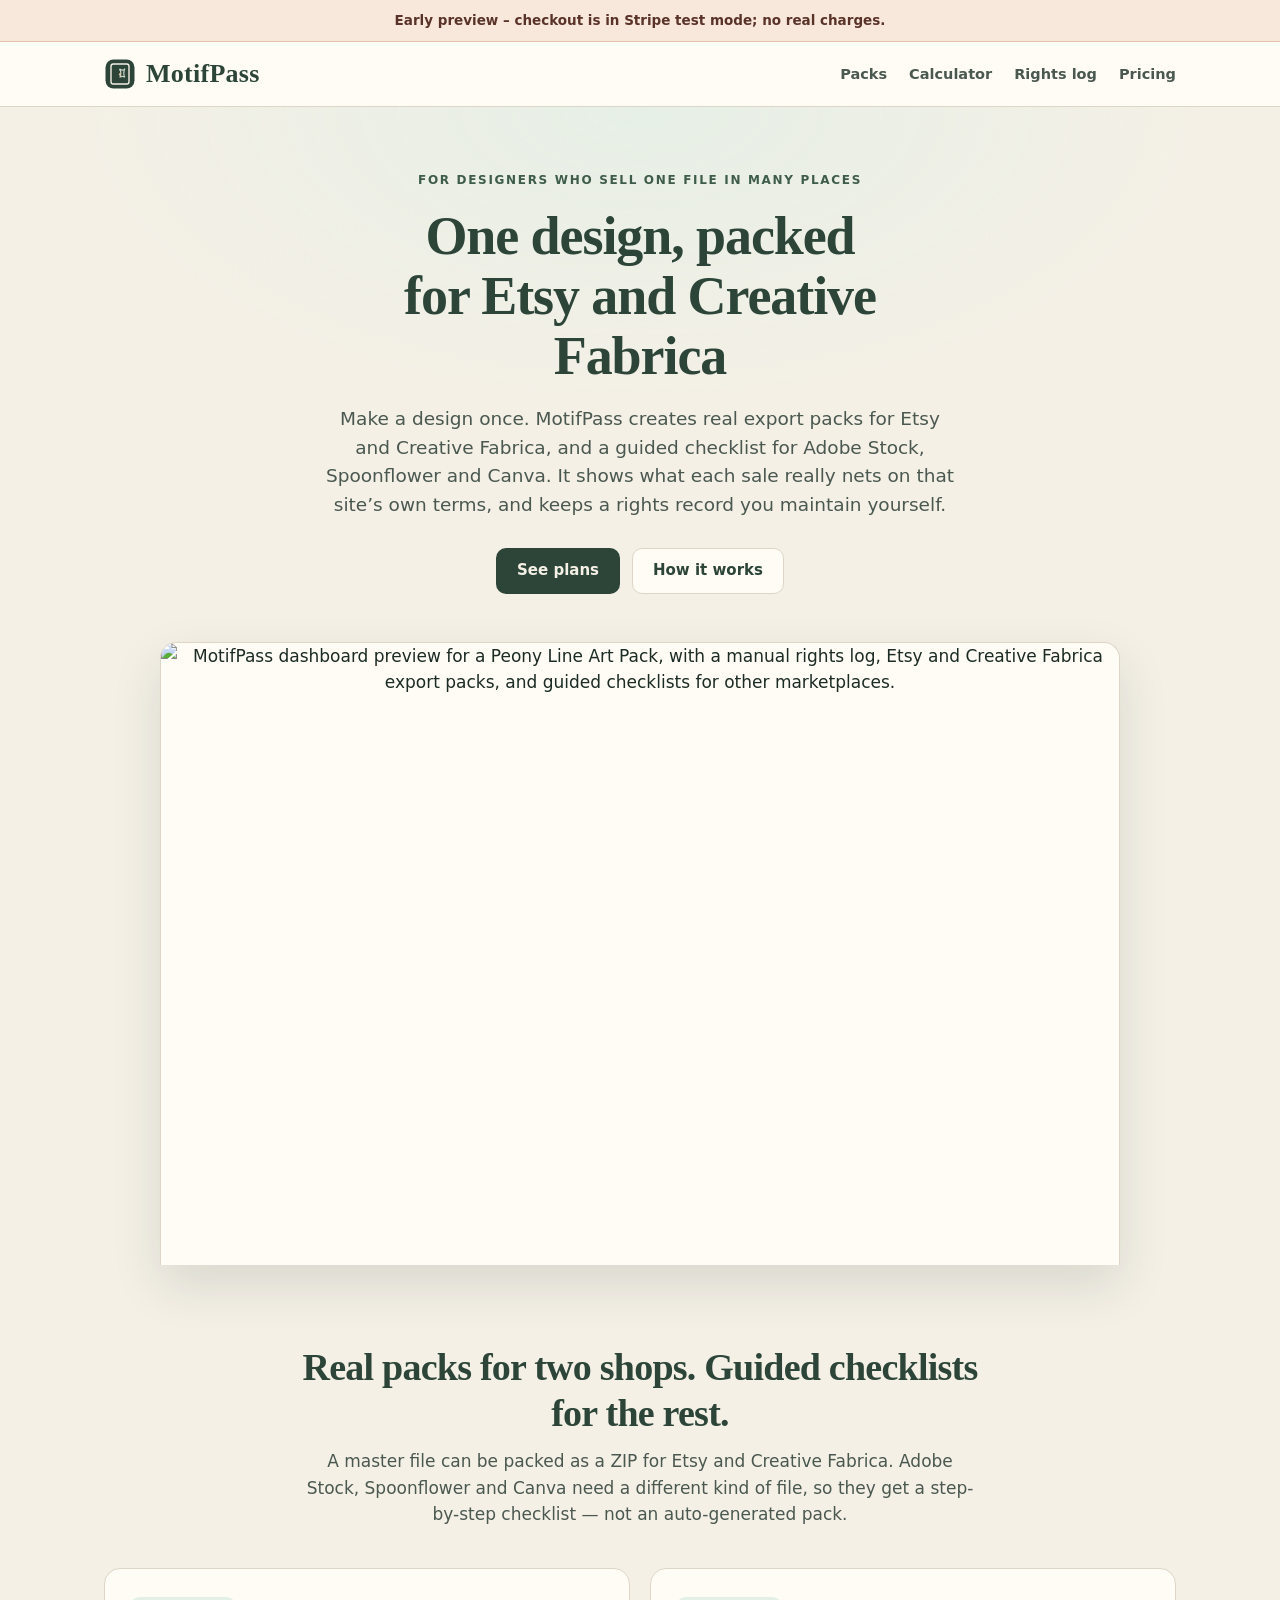
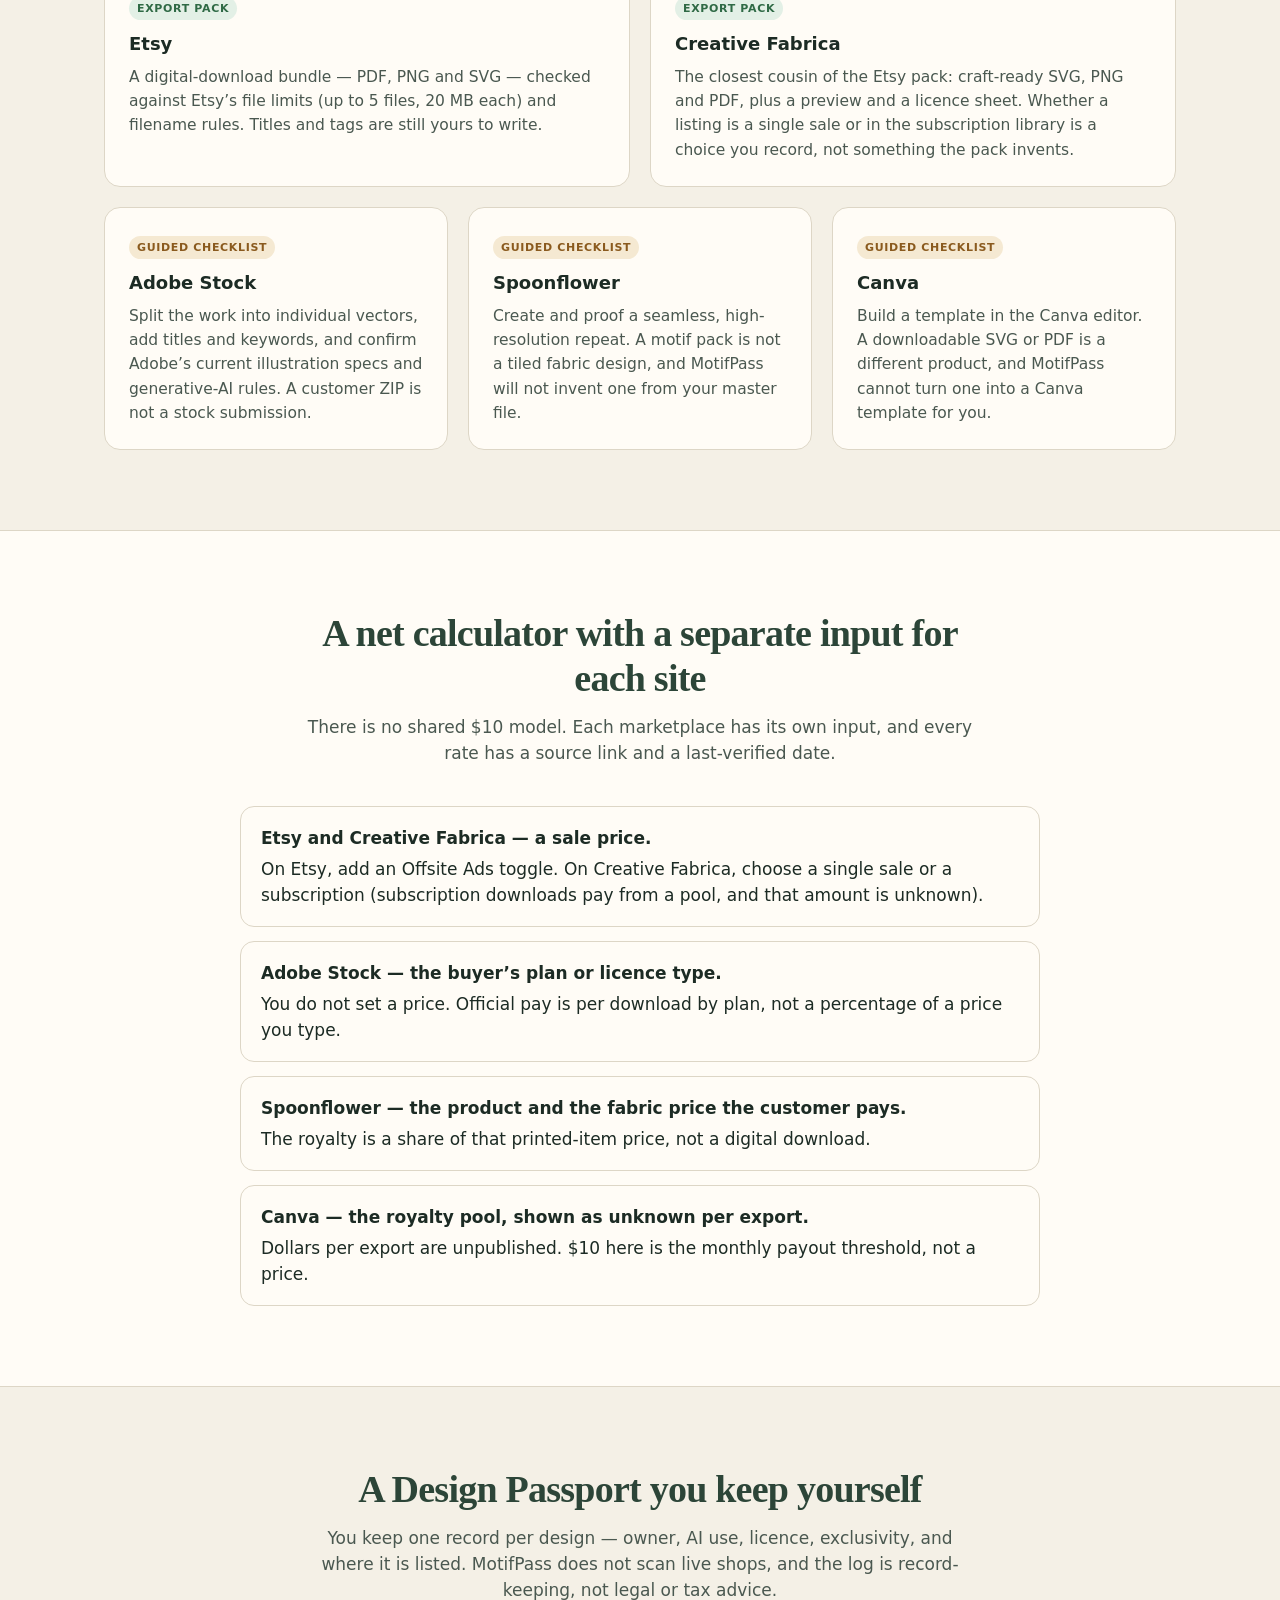
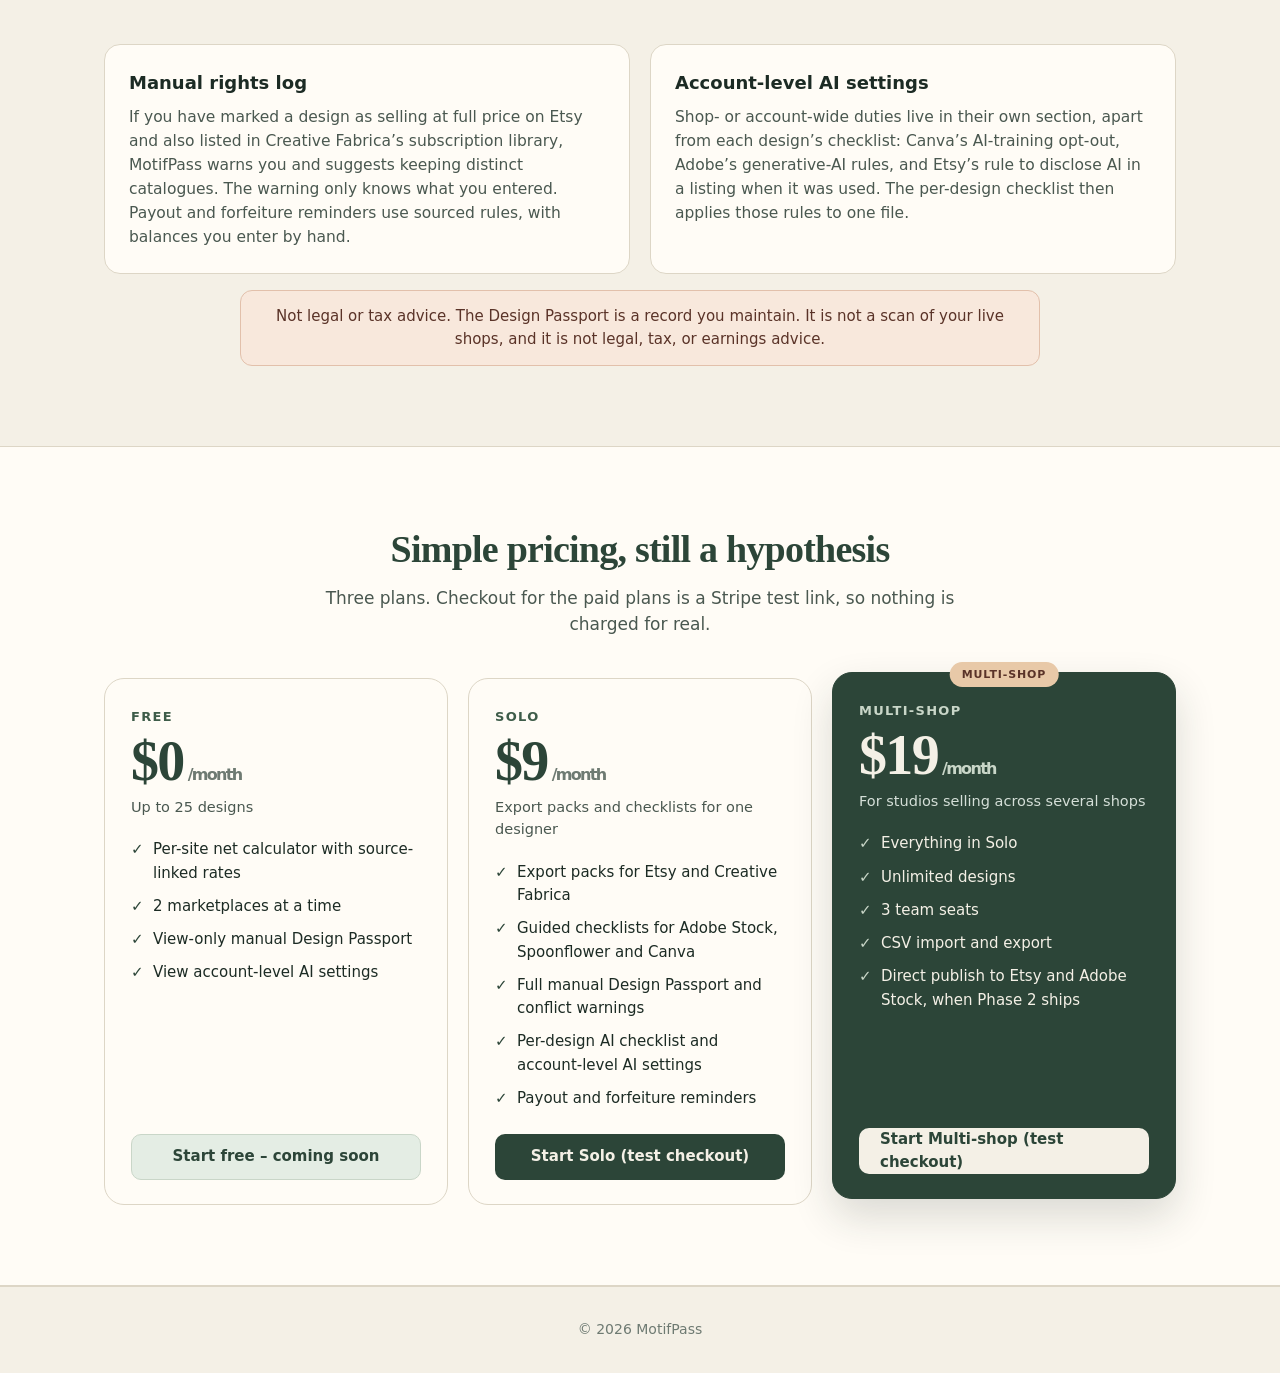
==== index.html @ 961d5109 "Add MotifPass landing page and GitHub Pages workflow" ====
<!DOCTYPE html>
<html lang="en">
<head>
  <meta charset="utf-8">
  <meta name="viewport" content="width=device-width, initial-scale=1">
  <title>MotifPass — One design, packed for Etsy and Creative Fabrica</title>
  <meta name="description" content="MotifPass creates real export packs for Etsy and Creative Fabrica, and guided checklists for Adobe Stock, Spoonflower and Canva. See what each sale really nets, and keep a rights record you maintain yourself.">
  <style>
    :root {
      --cream: #F4F0E6;
      --paper: #FFFCF6;
      --ink: #1C2B24;
      --ink-soft: #4A5850;
      --muted: #6E7A72;
      --line: #DDD6C6;
      --sage: #5C7A62;
      --sage-dark: #2C4538;
      --sage-mid: #3E5C49;
      --sage-soft: #E4EDE4;
      --forest: #1D2F27;
      --warn-bg: #F8E8DC;
      --warn: #8C3F2C;
      --warn-line: #E2C0AB;
      --ok: #2F6A45;
    }
    * { box-sizing: border-box; margin: 0; padding: 0; }
    html { scroll-behavior: smooth; }
    body {
      background: var(--cream);
      color: var(--ink);
      font-family: system-ui, -apple-system, "Segoe UI", Roboto, "Helvetica Neue", Arial, sans-serif;
      font-size: 17px;
      line-height: 1.55;
      -webkit-font-smoothing: antialiased;
    }
    img { max-width: 100%; height: auto; display: block; }
    a { color: var(--sage-dark); }
    .banner {
      background: var(--warn-bg);
      color: #5A3328;
      border-bottom: 1px solid var(--warn-line);
      text-align: center;
      font-size: 13.5px;
      font-weight: 550;
      padding: 10px 20px;
    }
    header {
      background: var(--paper);
      border-bottom: 1px solid var(--line);
      position: sticky;
      top: 0;
      z-index: 10;
    }
    .header-inner, .wrap {
      max-width: 1120px;
      margin: 0 auto;
      padding: 0 24px;
    }
    .header-inner {
      display: flex;
      align-items: center;
      gap: 20px;
      height: 64px;
    }
    .brand {
      display: flex;
      align-items: center;
      gap: 10px;
      text-decoration: none;
      color: var(--sage-dark);
    }
    .wordmark {
      font-family: Georgia, "Palatino Linotype", Palatino, "Times New Roman", serif;
      font-weight: 600;
      font-size: 26px;
      letter-spacing: 0.01em;
      line-height: 1;
    }
    nav { margin-left: auto; display: flex; gap: 22px; }
    nav a {
      text-decoration: none;
      color: var(--ink-soft);
      font-size: 14.5px;
      font-weight: 550;
    }
    nav a:hover { color: var(--sage-dark); }
    .hero {
      padding: 64px 0 0;
      background:
        radial-gradient(ellipse 800px 420px at 50% 0%, #E6EFE6 0%, transparent 70%),
        var(--cream);
    }
    .hero-inner { max-width: 1120px; margin: 0 auto; padding: 0 24px; text-align: center; }
    .kicker {
      font-size: 12px;
      letter-spacing: 0.14em;
      text-transform: uppercase;
      color: var(--sage-mid);
      font-weight: 700;
      margin-bottom: 16px;
    }
    h1 {
      font-family: Georgia, "Palatino Linotype", Palatino, "Times New Roman", serif;
      font-weight: 600;
      font-size: clamp(34px, 5vw, 54px);
      line-height: 1.12;
      letter-spacing: -0.02em;
      color: var(--sage-dark);
      max-width: 18ch;
      margin: 0 auto;
    }
    .lede {
      margin: 18px auto 0;
      max-width: 640px;
      color: var(--ink-soft);
      font-size: 18.5px;
    }
    .hero-cta { display: flex; justify-content: center; gap: 12px; flex-wrap: wrap; margin: 28px 0 48px; }
    .btn {
      display: inline-flex;
      align-items: center;
      justify-content: center;
      height: 46px;
      padding: 0 20px;
      border-radius: 10px;
      font-weight: 650;
      font-size: 15px;
      text-decoration: none;
      border: 1px solid transparent;
      cursor: pointer;
      font-family: inherit;
    }
    .btn.primary { background: var(--sage-dark); color: #F4F0E6; }
    .btn.ghost { background: var(--paper); color: var(--sage-dark); border-color: var(--line); }
    .btn.coming {
      background: var(--sage-soft);
      color: var(--sage-dark);
      border-color: #C9D6C8;
      cursor: default;
    }
    .btn.light { background: #F4F0E6; color: var(--sage-dark); }
    .shot-wrap {
      max-width: 960px;
      margin: 0 auto;
      border: 1px solid var(--line);
      border-bottom: none;
      border-radius: 16px 16px 0 0;
      overflow: hidden;
      box-shadow: 0 20px 50px rgba(28,43,36,0.12);
      background: var(--paper);
    }
    .shot-wrap img { width: 100%; }
    section { padding: 80px 0; }
    section.alt { background: var(--paper); border-top: 1px solid var(--line); border-bottom: 1px solid var(--line); }
    .section-head { max-width: 680px; margin: 0 auto 40px; text-align: center; }
    h2 {
      font-family: Georgia, "Palatino Linotype", Palatino, "Times New Roman", serif;
      font-weight: 600;
      font-size: clamp(28px, 3.4vw, 38px);
      letter-spacing: -0.02em;
      color: var(--sage-dark);
      line-height: 1.2;
    }
    .section-head p { margin-top: 12px; color: var(--ink-soft); }
    .grid-2, .grid-3 { display: grid; gap: 20px; }
    .grid-2 { grid-template-columns: 1fr 1fr; }
    .grid-3 { grid-template-columns: 1fr 1fr 1fr; }
    .card {
      background: var(--paper);
      border: 1px solid var(--line);
      border-radius: 16px;
      padding: 24px;
    }
    section.alt .card { background: var(--cream); }
    .card h3 {
      font-size: 18px;
      font-weight: 700;
      color: var(--ink);
      margin-bottom: 8px;
    }
    .card p, .card li { color: var(--ink-soft); font-size: 15.5px; }
    .pill {
      display: inline-block;
      font-size: 11px;
      font-weight: 700;
      letter-spacing: 0.06em;
      text-transform: uppercase;
      padding: 3px 8px;
      border-radius: 999px;
      margin-bottom: 10px;
    }
    .pill.ready { background: #E3F0E6; color: var(--ok); }
    .pill.guide { background: #F5E9D2; color: #8A5A1E; }
    .calc-list { list-style: none; display: grid; gap: 14px; max-width: 800px; margin: 0 auto; }
    .calc-list li {
      background: var(--paper);
      border: 1px solid var(--line);
      border-radius: 14px;
      padding: 18px 20px;
    }
    .calc-list strong { display: block; color: var(--ink); margin-bottom: 4px; }
    .advice {
      max-width: 800px;
      margin: 16px auto 0;
      background: var(--warn-bg);
      border: 1px solid var(--warn-line);
      color: #5A3328;
      border-radius: 12px;
      padding: 14px 18px;
      font-size: 15px;
      text-align: center;
    }
    .plans { display: grid; grid-template-columns: 1fr 1fr 1fr; gap: 20px; align-items: stretch; }
    .plan {
      background: var(--paper);
      border: 1px solid var(--line);
      border-radius: 20px;
      padding: 28px 26px 24px;
      display: flex;
      flex-direction: column;
      position: relative;
    }
    .plan.featured {
      background: var(--sage-dark);
      border-color: var(--sage-dark);
      color: #F4F0E6;
      box-shadow: 0 18px 40px rgba(28,43,36,0.16);
      transform: translateY(-6px);
    }
    .plan-name {
      font-size: 13px;
      font-weight: 700;
      letter-spacing: 0.1em;
      text-transform: uppercase;
      color: var(--sage-mid);
      margin-bottom: 8px;
    }
    .plan.featured .plan-name { color: #C9D6C8; }
    .price {
      font-family: Georgia, "Palatino Linotype", Palatino, "Times New Roman", serif;
      font-size: 56px;
      font-weight: 600;
      letter-spacing: -0.03em;
      line-height: 0.95;
      color: var(--sage-dark);
    }
    .plan.featured .price { color: #F4F0E6; }
    .price span { font-family: system-ui, sans-serif; font-size: 16px; font-weight: 550; color: var(--muted); margin-left: 4px; }
    .plan.featured .price span { color: #C9D6C8; }
    .annual { color: var(--ink-soft); font-size: 14.5px; margin: 8px 0 20px; }
    .plan.featured .annual { color: #D5DFD8; }
    .plan ul { list-style: none; display: flex; flex-direction: column; gap: 10px; margin-bottom: 24px; }
    .plan li { font-size: 15px; color: var(--ink); padding-left: 22px; position: relative; }
    .plan li::before { content: "✓"; position: absolute; left: 0; color: var(--sage-dark); font-weight: 700; }
    .plan.featured li { color: #F4F0E6; }
    .plan.featured li::before { color: #C9D6C8; }
    .plan .btn { width: 100%; margin-top: auto; }
    .popular {
      position: absolute;
      top: -11px;
      left: 50%;
      transform: translateX(-50%);
      background: #E8C9A8;
      color: #5A3328;
      font-size: 11px;
      font-weight: 750;
      letter-spacing: 0.08em;
      text-transform: uppercase;
      padding: 4px 12px;
      border-radius: 999px;
      white-space: nowrap;
    }
    footer {
      padding: 32px 24px;
      text-align: center;
      color: var(--muted);
      font-size: 14px;
      border-top: 1px solid var(--line);
    }
    @media (max-width: 900px) {
      .grid-2, .grid-3, .plans { grid-template-columns: 1fr; }
      .plan.featured { transform: none; }
      section { padding: 56px 0; }
      .hero { padding-top: 40px; }
    }
    @media (max-width: 600px) {
      nav { display: none; }
      h1 { max-width: none; }
    }
  </style>
</head>
<body>
  <div class="banner">Early preview – checkout is in Stripe test mode; no real charges.</div>
  <header>
    <div class="header-inner">
      <a class="brand" href="#">
        <svg width="32" height="32" viewBox="0 0 32 32" aria-hidden="true">
          <rect x="1.5" y="1.5" width="29" height="29" rx="8" fill="#2C4538"/>
          <rect x="7" y="6" width="18" height="20" rx="2.2" fill="none" stroke="#F4F0E6" stroke-width="1.4"/>
          <path d="M16 11.2c1.8 1.2 3.6 1.1 4.6-.2-1.2 3.4-1.1 5.8 0 8-1.8-1-3.2-1-4.6 0 1.1-2.2 1.2-4.6 0-8-1 1.3.1 1.4 0 .2z" fill="none" stroke="#C9D6C8" stroke-width="1.2" stroke-linejoin="round"/>
          <circle cx="16" cy="16.4" r="1.15" fill="#E8C9A8"/>
        </svg>
        <span class="wordmark">MotifPass</span>
      </a>
      <nav>
        <a href="#packs">Packs</a>
        <a href="#calculator">Calculator</a>
        <a href="#passport">Rights log</a>
        <a href="#pricing">Pricing</a>
      </nav>
    </div>
  </header>

  <div class="hero">
    <div class="hero-inner">
      <div class="kicker">For designers who sell one file in many places</div>
      <h1>One design, packed for Etsy and Creative Fabrica</h1>
      <p class="lede">Make a design once. MotifPass creates real export packs for Etsy and Creative Fabrica, and a guided checklist for Adobe Stock, Spoonflower and Canva. It shows what each sale really nets on that site’s own terms, and keeps a rights record you maintain yourself.</p>
      <div class="hero-cta">
        <a class="btn primary" href="#pricing">See plans</a>
        <a class="btn ghost" href="#packs">How it works</a>
      </div>
      <div class="shot-wrap">
        <img src="dashboard-hero.jpg" width="1400" height="910" alt="MotifPass dashboard preview for a Peony Line Art Pack, with a manual rights log, Etsy and Creative Fabrica export packs, and guided checklists for other marketplaces.">
      </div>
    </div>
  </div>

  <section id="packs">
    <div class="wrap">
      <div class="section-head">
        <h2>Real packs for two shops. Guided checklists for the rest.</h2>
        <p>A master file can be packed as a ZIP for Etsy and Creative Fabrica. Adobe Stock, Spoonflower and Canva need a different kind of file, so they get a step-by-step checklist — not an auto-generated pack.</p>
      </div>
      <div class="grid-2" style="margin-bottom:20px">
        <article class="card">
          <span class="pill ready">Export pack</span>
          <h3>Etsy</h3>
          <p>A digital-download bundle — PDF, PNG and SVG — checked against Etsy’s file limits (up to 5 files, 20 MB each) and filename rules. Titles and tags are still yours to write.</p>
        </article>
        <article class="card">
          <span class="pill ready">Export pack</span>
          <h3>Creative Fabrica</h3>
          <p>The closest cousin of the Etsy pack: craft-ready SVG, PNG and PDF, plus a preview and a licence sheet. Whether a listing is a single sale or in the subscription library is a choice you record, not something the pack invents.</p>
        </article>
      </div>
      <div class="grid-3">
        <article class="card">
          <span class="pill guide">Guided checklist</span>
          <h3>Adobe Stock</h3>
          <p>Split the work into individual vectors, add titles and keywords, and confirm Adobe’s current illustration specs and generative-AI rules. A customer ZIP is not a stock submission.</p>
        </article>
        <article class="card">
          <span class="pill guide">Guided checklist</span>
          <h3>Spoonflower</h3>
          <p>Create and proof a seamless, high-resolution repeat. A motif pack is not a tiled fabric design, and MotifPass will not invent one from your master file.</p>
        </article>
        <article class="card">
          <span class="pill guide">Guided checklist</span>
          <h3>Canva</h3>
          <p>Build a template in the Canva editor. A downloadable SVG or PDF is a different product, and MotifPass cannot turn one into a Canva template for you.</p>
        </article>
      </div>
    </div>
  </section>

  <section id="calculator" class="alt">
    <div class="wrap">
      <div class="section-head">
        <h2>A net calculator with a separate input for each site</h2>
        <p>There is no shared $10 model. Each marketplace has its own input, and every rate has a source link and a last-verified date.</p>
      </div>
      <ul class="calc-list">
        <li><strong>Etsy and Creative Fabrica — a sale price.</strong> On Etsy, add an Offsite Ads toggle. On Creative Fabrica, choose a single sale or a subscription (subscription downloads pay from a pool, and that amount is unknown).</li>
        <li><strong>Adobe Stock — the buyer’s plan or licence type.</strong> You do not set a price. Official pay is per download by plan, not a percentage of a price you type.</li>
        <li><strong>Spoonflower — the product and the fabric price the customer pays.</strong> The royalty is a share of that printed-item price, not a digital download.</li>
        <li><strong>Canva — the royalty pool, shown as unknown per export.</strong> Dollars per export are unpublished. $10 here is the monthly payout threshold, not a price.</li>
      </ul>
    </div>
  </section>

  <section id="passport">
    <div class="wrap">
      <div class="section-head">
        <h2>A Design Passport you keep yourself</h2>
        <p>You keep one record per design — owner, AI use, licence, exclusivity, and where it is listed. MotifPass does not scan live shops, and the log is record-keeping, not legal or tax advice.</p>
      </div>
      <div class="grid-2">
        <article class="card">
          <h3>Manual rights log</h3>
          <p>If you have marked a design as selling at full price on Etsy and also listed in Creative Fabrica’s subscription library, MotifPass warns you and suggests keeping distinct catalogues. The warning only knows what you entered. Payout and forfeiture reminders use sourced rules, with balances you enter by hand.</p>
        </article>
        <article class="card">
          <h3>Account-level AI settings</h3>
          <p>Shop- or account-wide duties live in their own section, apart from each design’s checklist: Canva’s AI-training opt-out, Adobe’s generative-AI rules, and Etsy’s rule to disclose AI in a listing when it was used. The per-design checklist then applies those rules to one file.</p>
        </article>
      </div>
      <p class="advice">Not legal or tax advice. The Design Passport is a record you maintain. It is not a scan of your live shops, and it is not legal, tax, or earnings advice.</p>
    </div>
  </section>

  <section id="pricing" class="alt">
    <div class="wrap">
      <div class="section-head">
        <h2>Simple pricing, still a hypothesis</h2>
        <p>Three plans. Checkout for the paid plans is a Stripe test link, so nothing is charged for real.</p>
      </div>
      <div class="plans">
        <article class="plan">
          <div class="plan-name">Free</div>
          <div class="price">$0<span>/month</span></div>
          <div class="annual">Up to 25 designs</div>
          <ul>
            <li>Per-site net calculator with source-linked rates</li>
            <li>2 marketplaces at a time</li>
            <li>View-only manual Design Passport</li>
            <li>View account-level AI settings</li>
          </ul>
          <span class="btn coming">Start free – coming soon</span>
        </article>
        <article class="plan">
          <div class="plan-name">Solo</div>
          <div class="price">$9<span>/month</span></div>
          <div class="annual">Export packs and checklists for one designer</div>
          <ul>
            <li>Export packs for Etsy and Creative Fabrica</li>
            <li>Guided checklists for Adobe Stock, Spoonflower and Canva</li>
            <li>Full manual Design Passport and conflict warnings</li>
            <li>Per-design AI checklist and account-level AI settings</li>
            <li>Payout and forfeiture reminders</li>
          </ul>
          <a class="btn primary" href="https://buy.stripe.com/test_eVqfZggUIg733sR56q5Ne00" target="_blank" rel="noopener noreferrer">Start Solo (test checkout)</a>
        </article>
        <article class="plan featured">
          <div class="popular">Multi-shop</div>
          <div class="plan-name">Multi-shop</div>
          <div class="price">$19<span>/month</span></div>
          <div class="annual">For studios selling across several shops</div>
          <ul>
            <li>Everything in Solo</li>
            <li>Unlimited designs</li>
            <li>3 team seats</li>
            <li>CSV import and export</li>
            <li>Direct publish to Etsy and Adobe Stock, when Phase 2 ships</li>
          </ul>
          <a class="btn light" href="https://buy.stripe.com/test_aFafZgbAoaMJgfDfL45Ne01" target="_blank" rel="noopener noreferrer">Start Multi-shop (test checkout)</a>
        </article>
      </div>
    </div>
  </section>

  <footer>
    <div>© 2026 MotifPass</div>
  </footer>
</body>
</html>
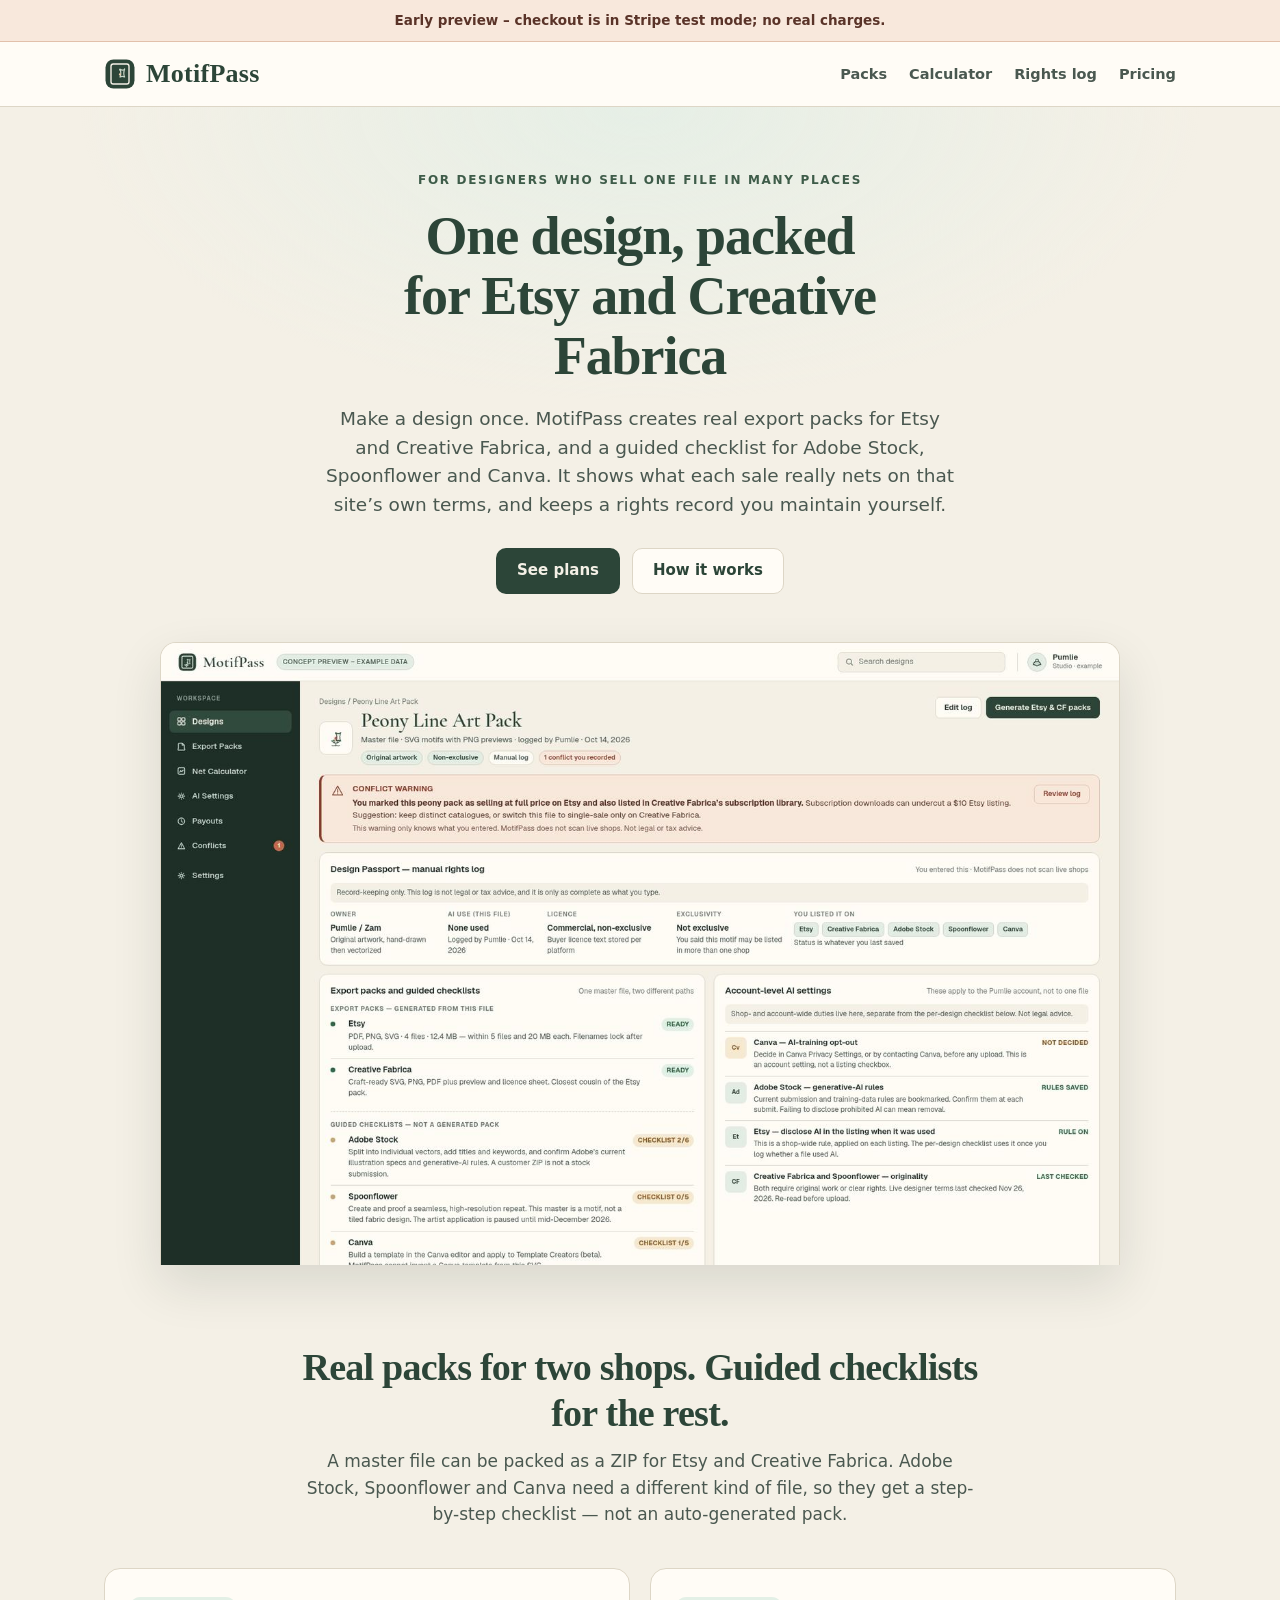
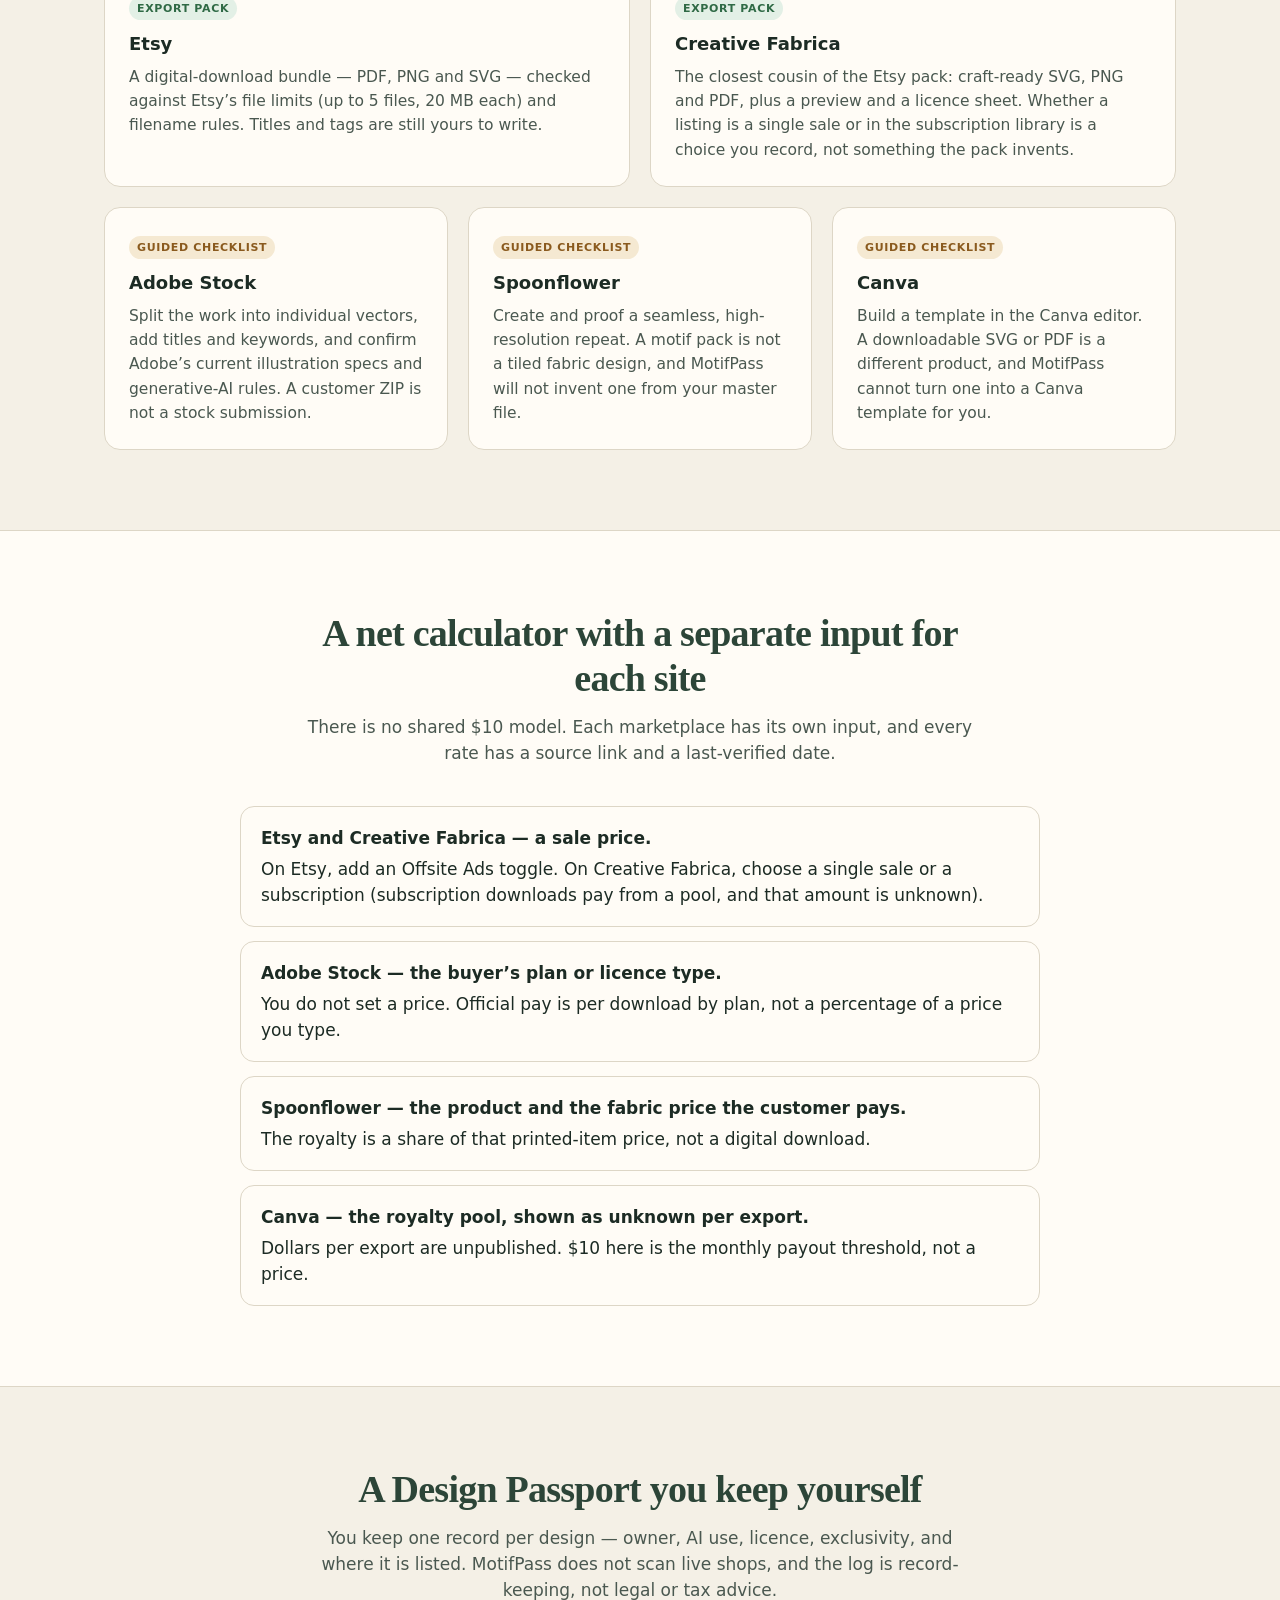
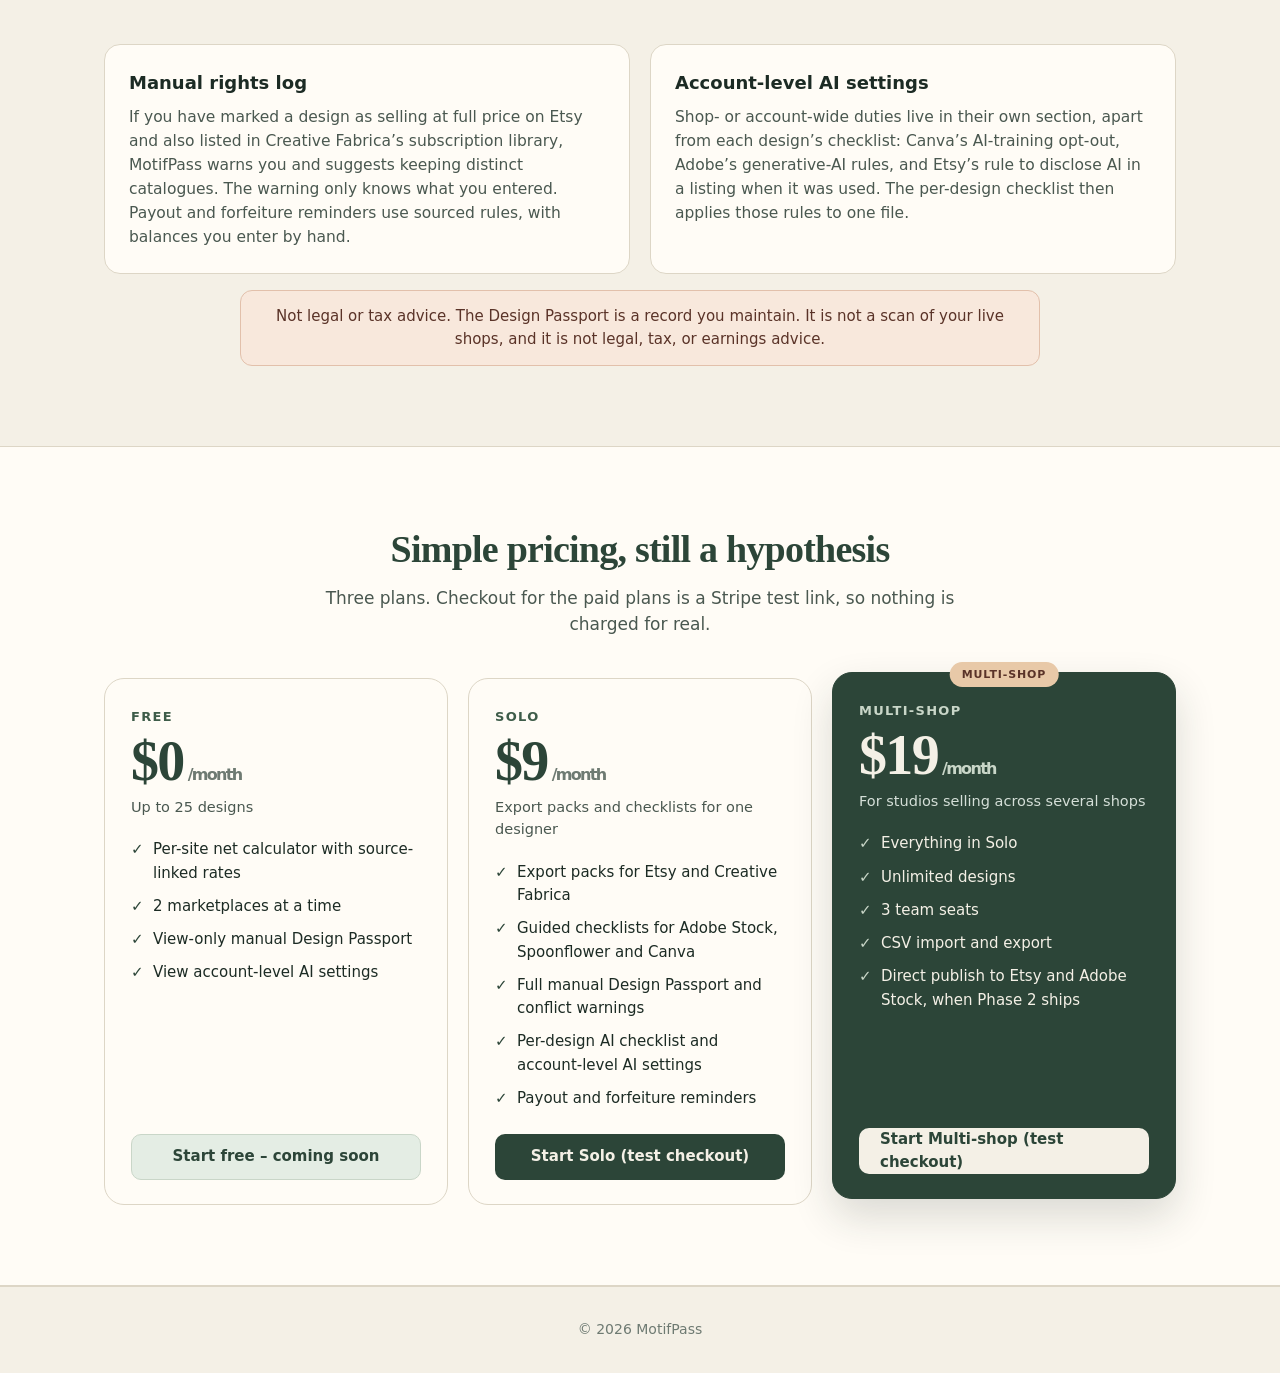
==== commit 6125a2b4: "Embed dashboard hero image in the landing page" ====
--- a/index.html
+++ b/index.html
@@ -321,7 +321,7 @@
         <a class="btn ghost" href="#packs">How it works</a>
       </div>
       <div class="shot-wrap">
-        <img src="dashboard-hero.jpg" width="1400" height="910" alt="MotifPass dashboard preview for a Peony Line Art Pack, with a manual rights log, Etsy and Creative Fabrica export packs, and guided checklists for other marketplaces.">
+        <img src="[data-uri]" width="1400" height="910" alt="MotifPass dashboard preview for a Peony Line Art Pack, with a manual rights log, Etsy and Creative Fabrica export packs, and guided checklists for other marketplaces.">
       </div>
     </div>
   </div>
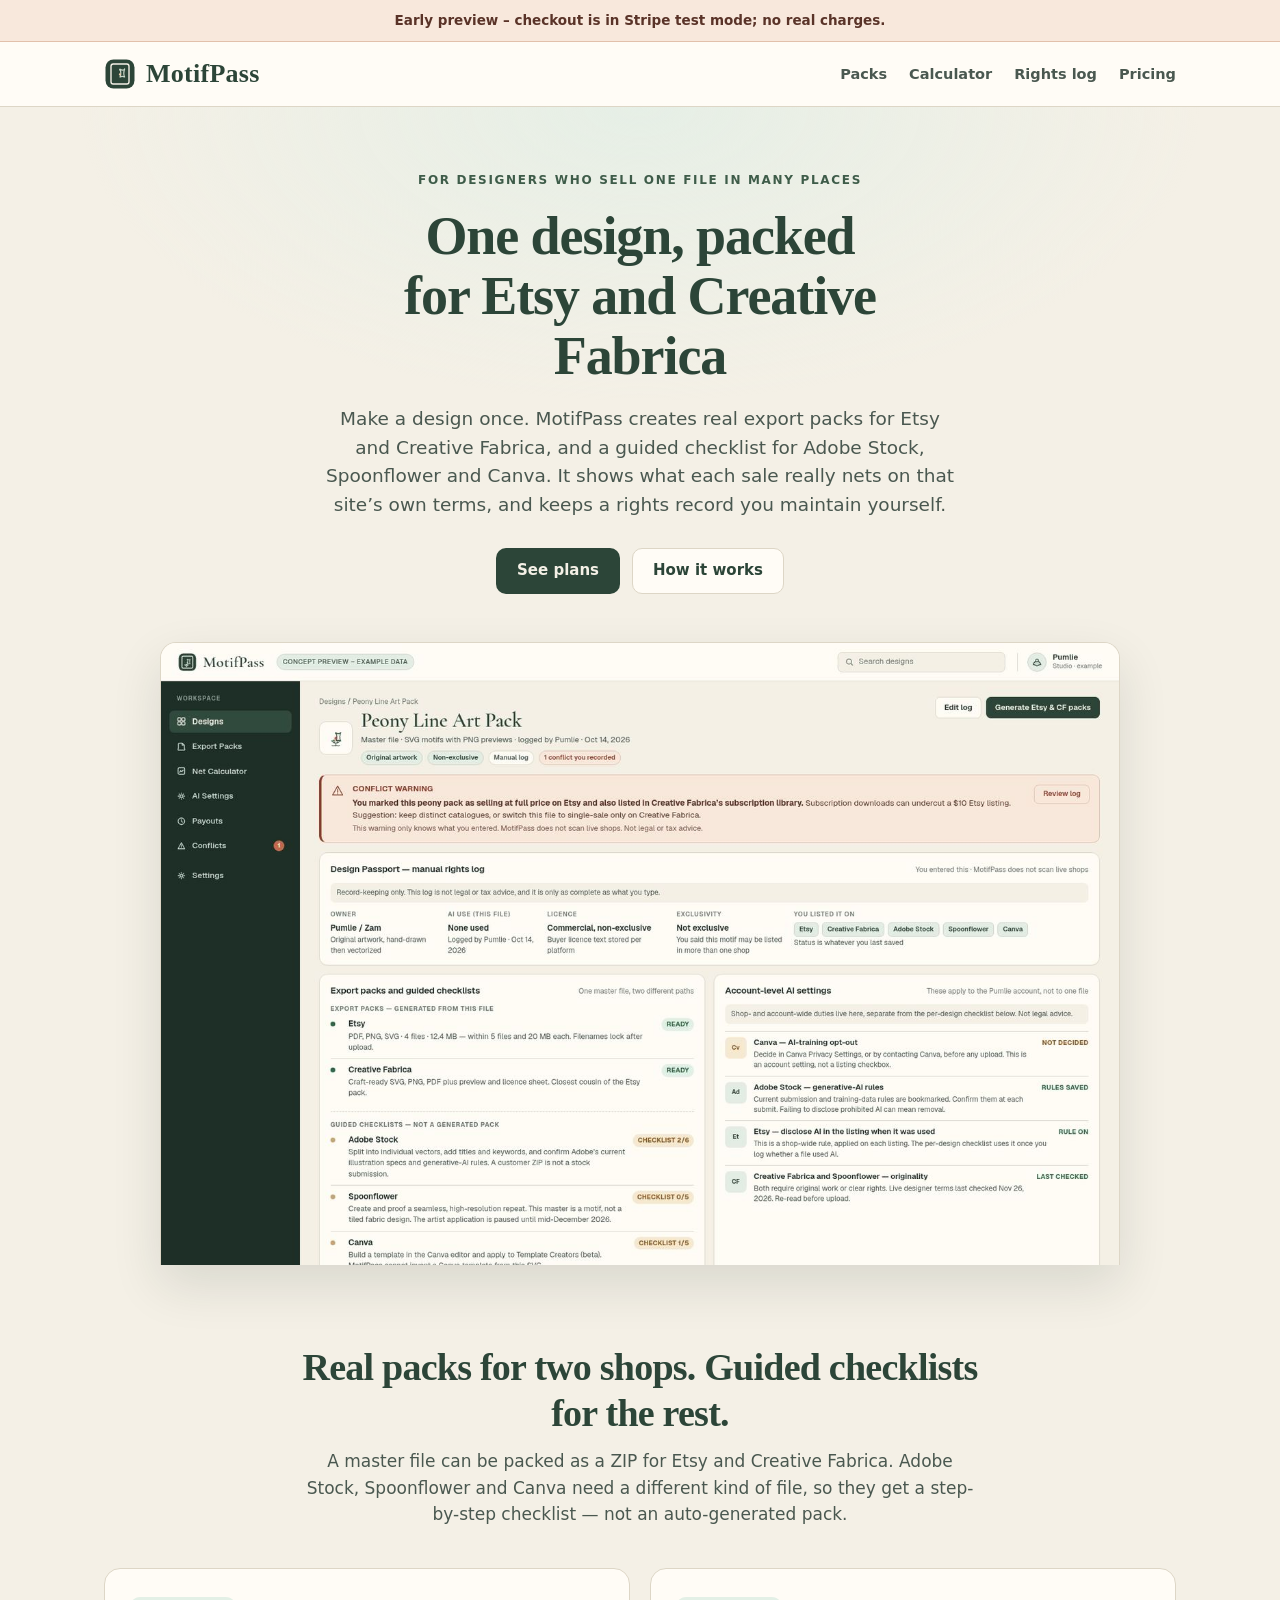
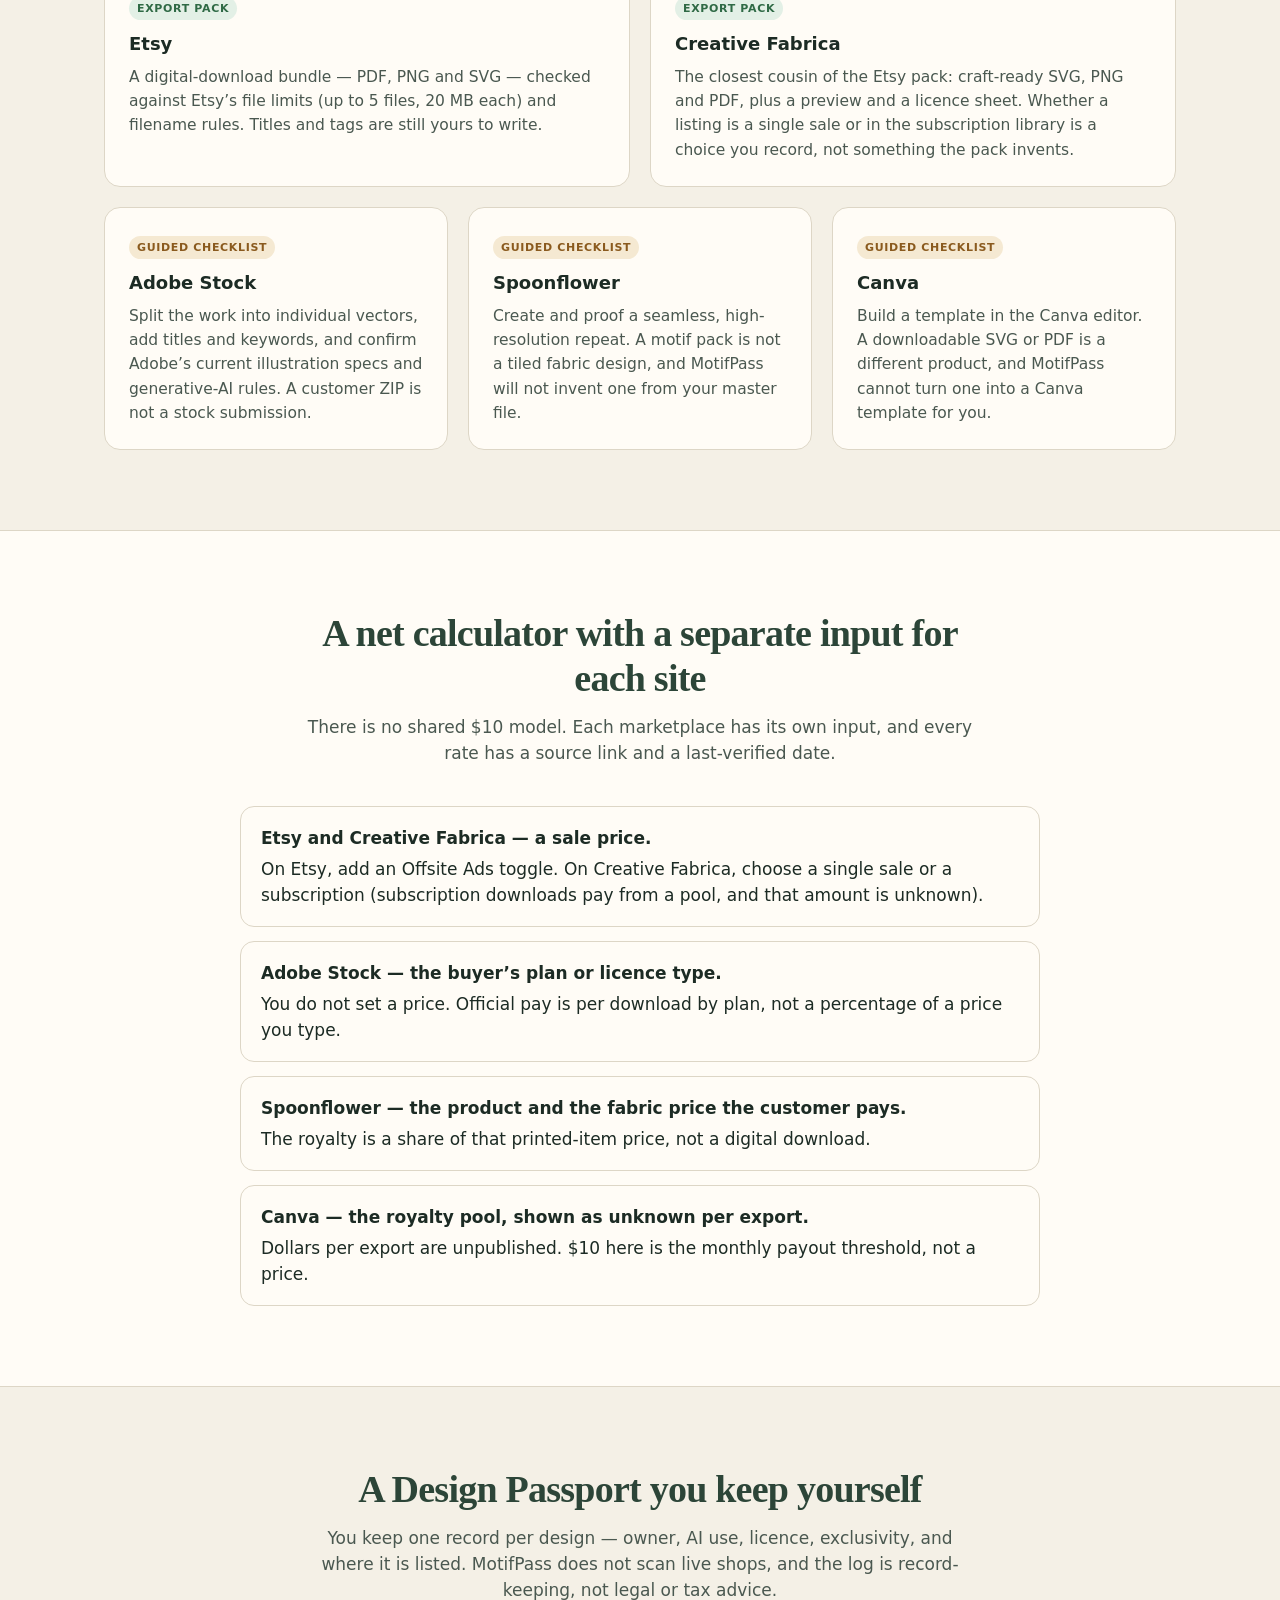
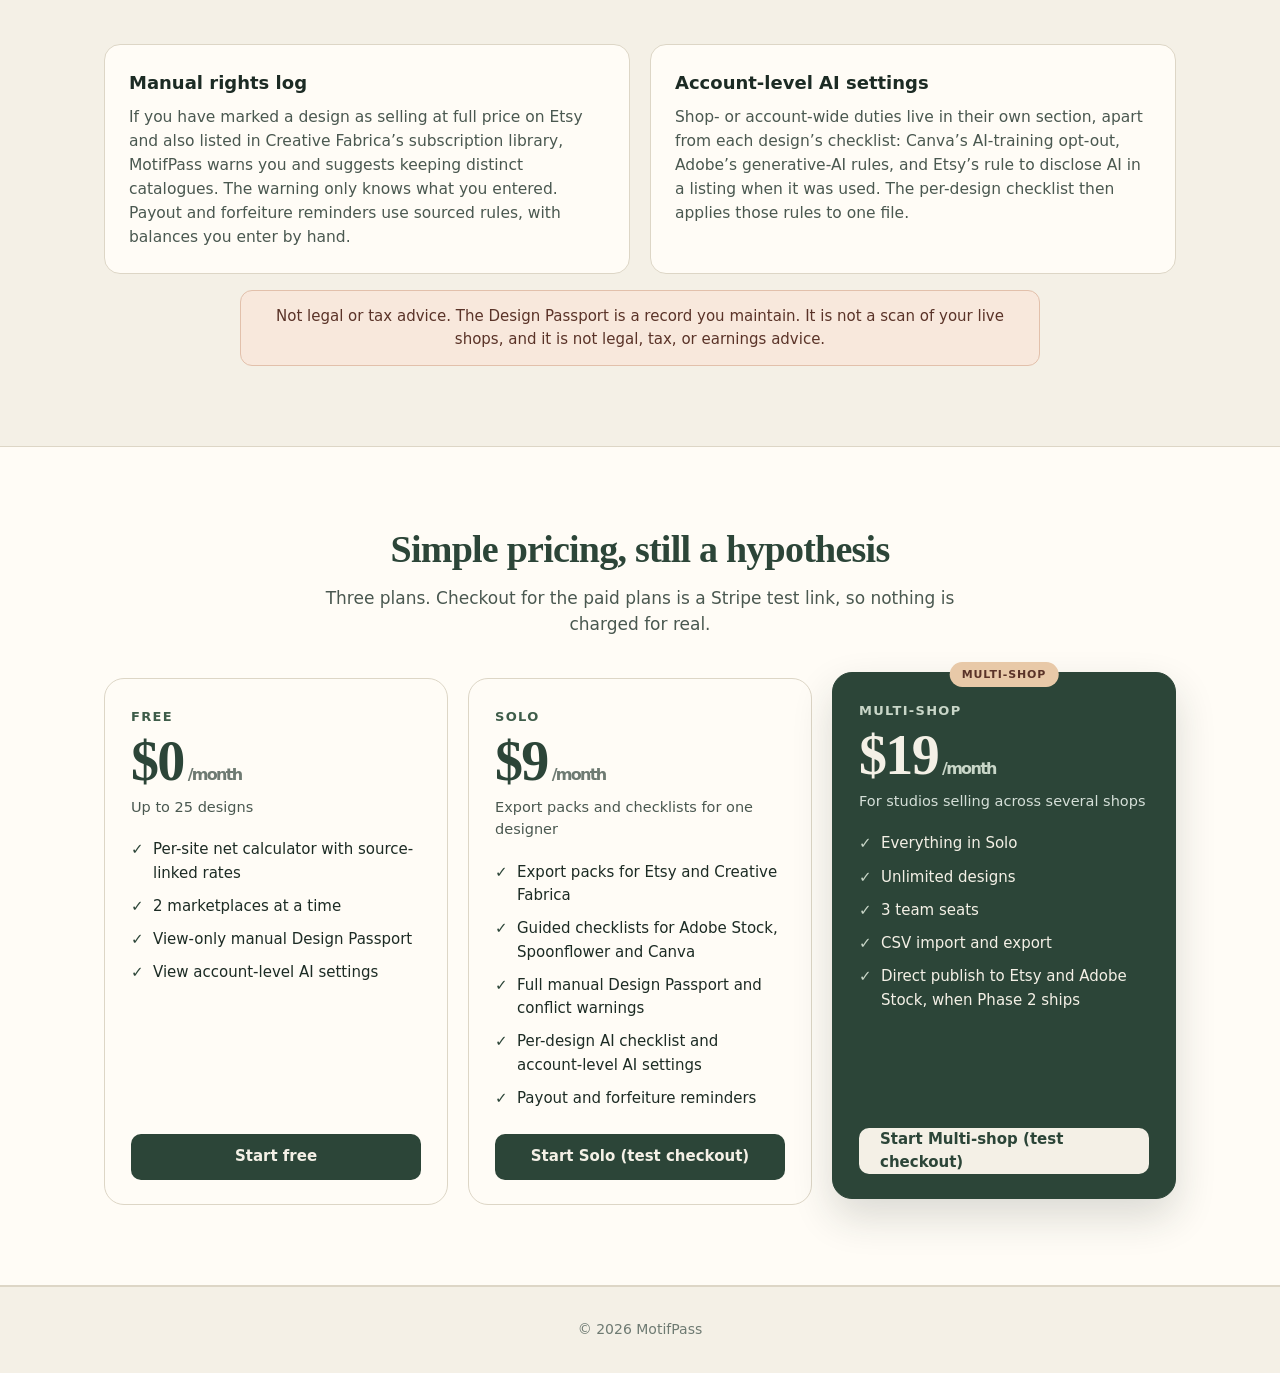
==== commit 4ada00e3: "Wire Free plan button to Stripe test checkout" ====
--- a/index.html
+++ b/index.html
@@ -132,12 +132,6 @@
     }
     .btn.primary { background: var(--sage-dark); color: #F4F0E6; }
     .btn.ghost { background: var(--paper); color: var(--sage-dark); border-color: var(--line); }
-    .btn.coming {
-      background: var(--sage-soft);
-      color: var(--sage-dark);
-      border-color: #C9D6C8;
-      cursor: default;
-    }
     .btn.light { background: #F4F0E6; color: var(--sage-dark); }
     .shot-wrap {
       max-width: 960px;
@@ -416,7 +410,7 @@
             <li>View-only manual Design Passport</li>
             <li>View account-level AI settings</li>
           </ul>
-          <span class="btn coming">Start free – coming soon</span>
+          <a class="btn primary" href="https://buy.stripe.com/test_eVq7sKdIw3kh2oNaqK5Ne02" target="_blank" rel="noopener noreferrer">Start free</a>
         </article>
         <article class="plan">
           <div class="plan-name">Solo</div>
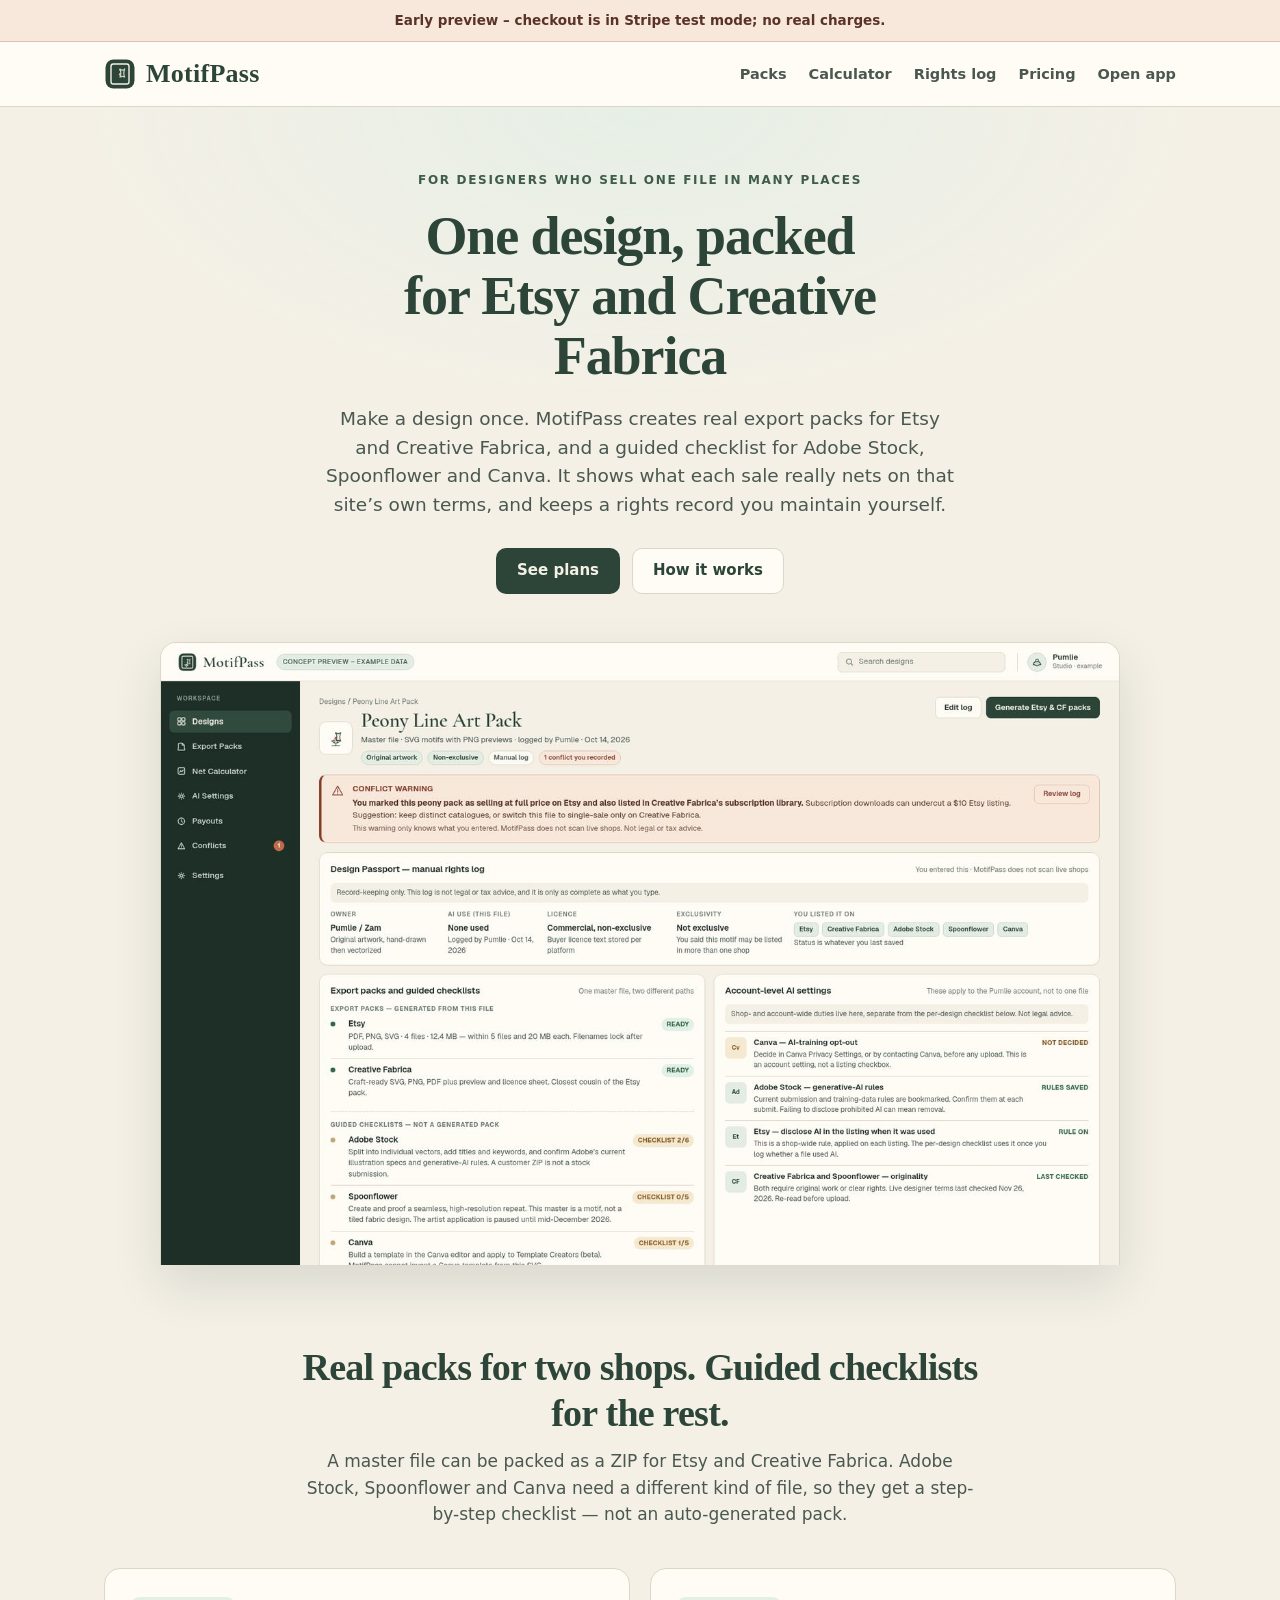
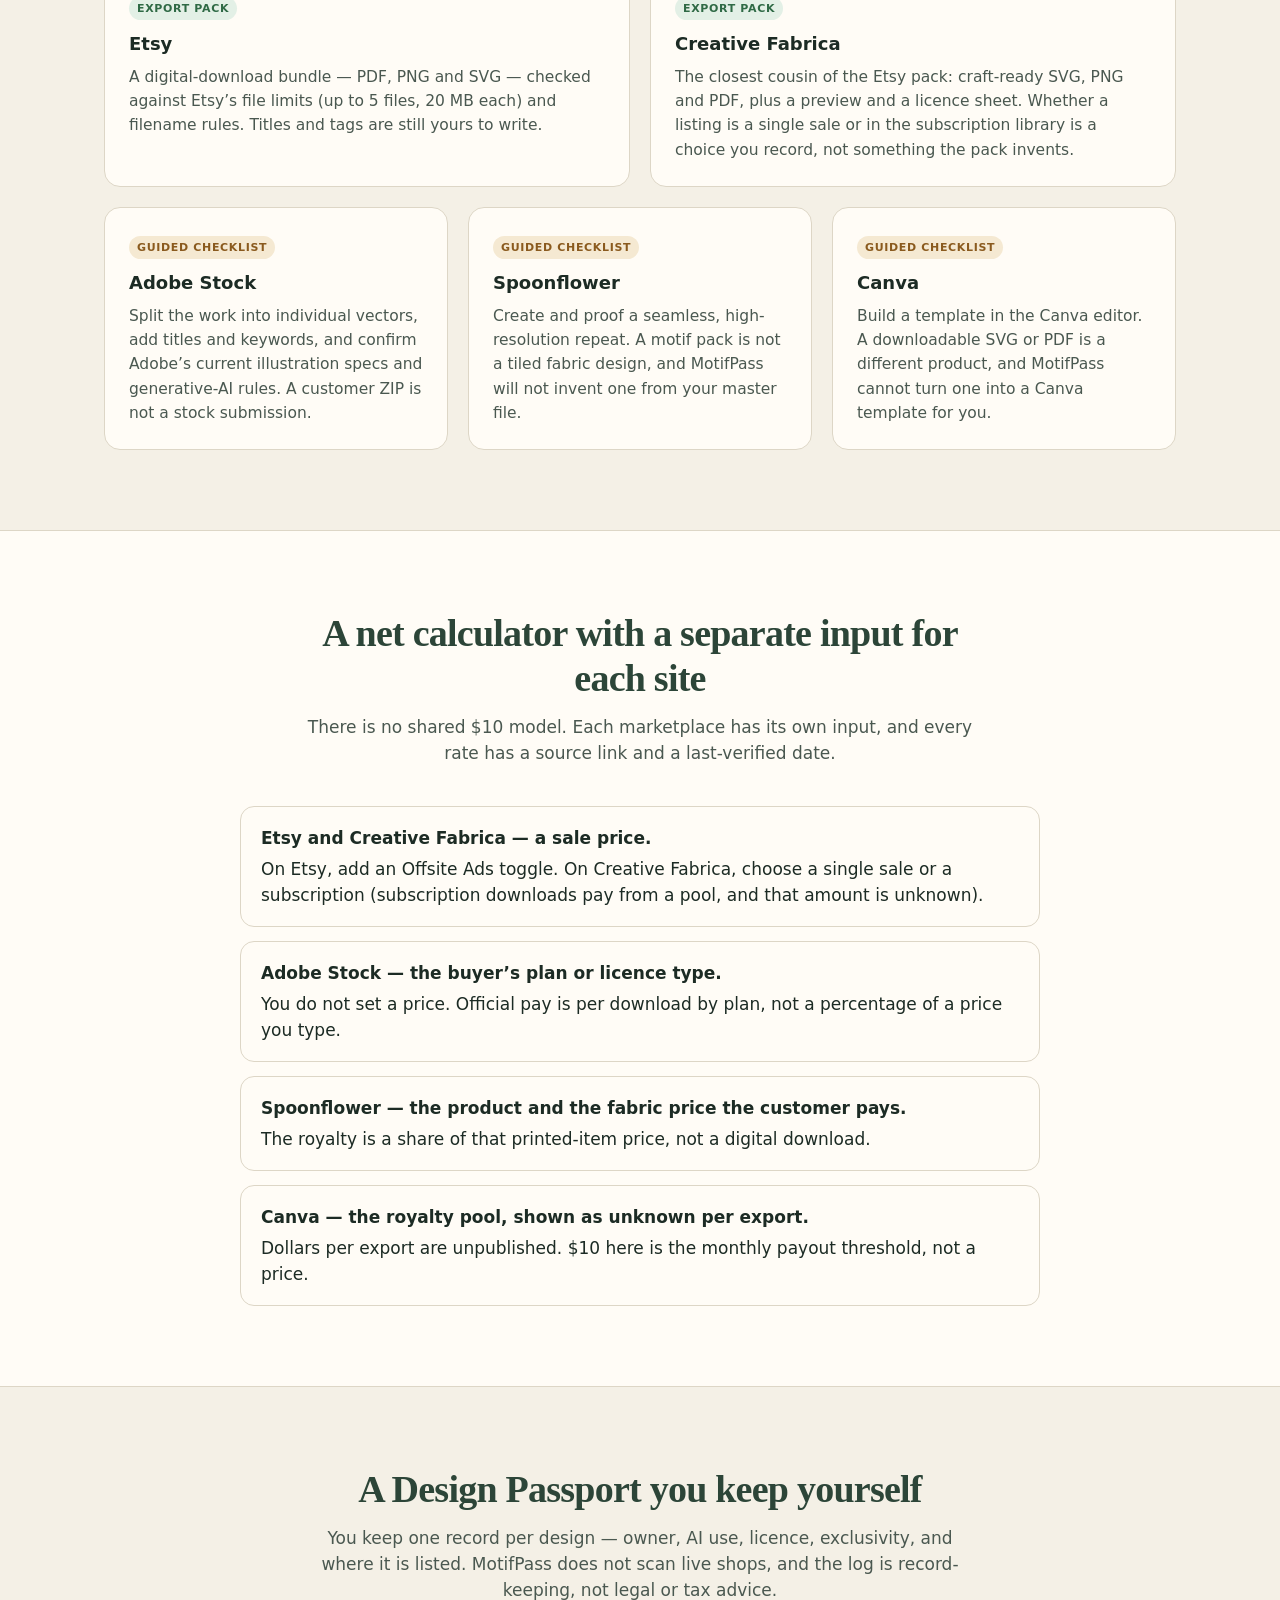
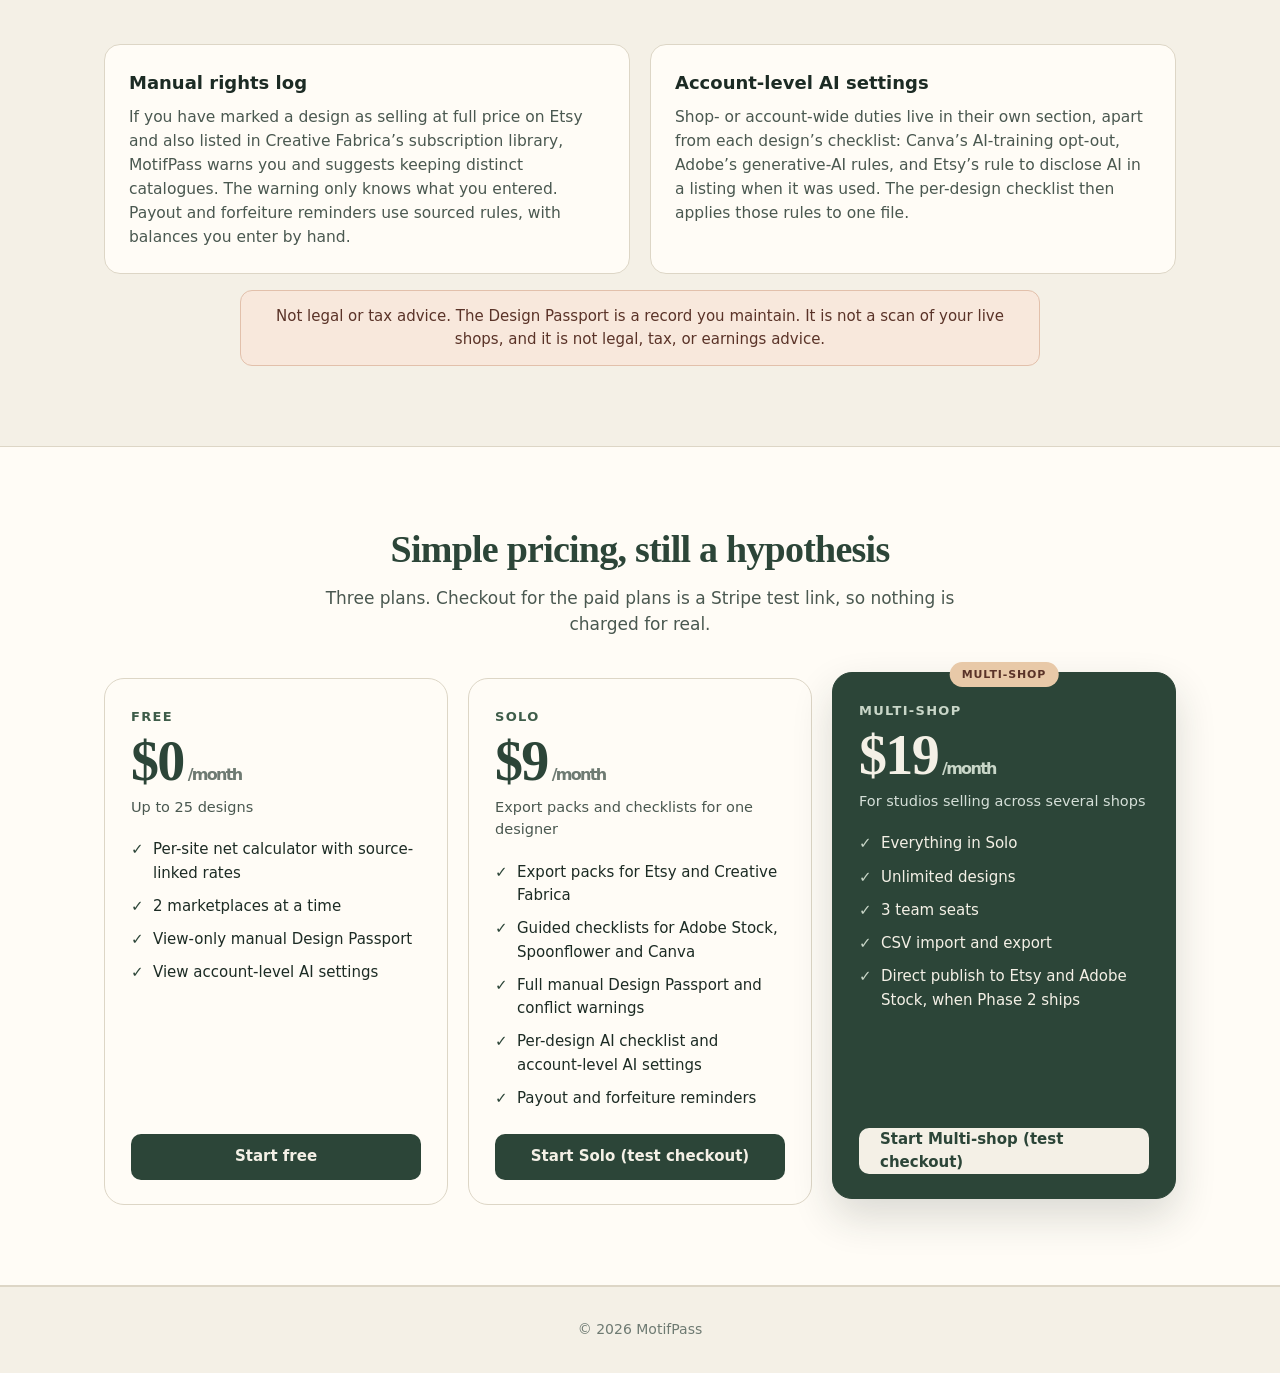
==== commit cd90b0d5: "Add client-side MotifPass app at /app/ and an Open app nav link" ====
--- a/index.html
+++ b/index.html
@@ -301,6 +301,7 @@
         <a href="#calculator">Calculator</a>
         <a href="#passport">Rights log</a>
         <a href="#pricing">Pricing</a>
+        <a href="app/">Open app</a>
       </nav>
     </div>
   </header>
